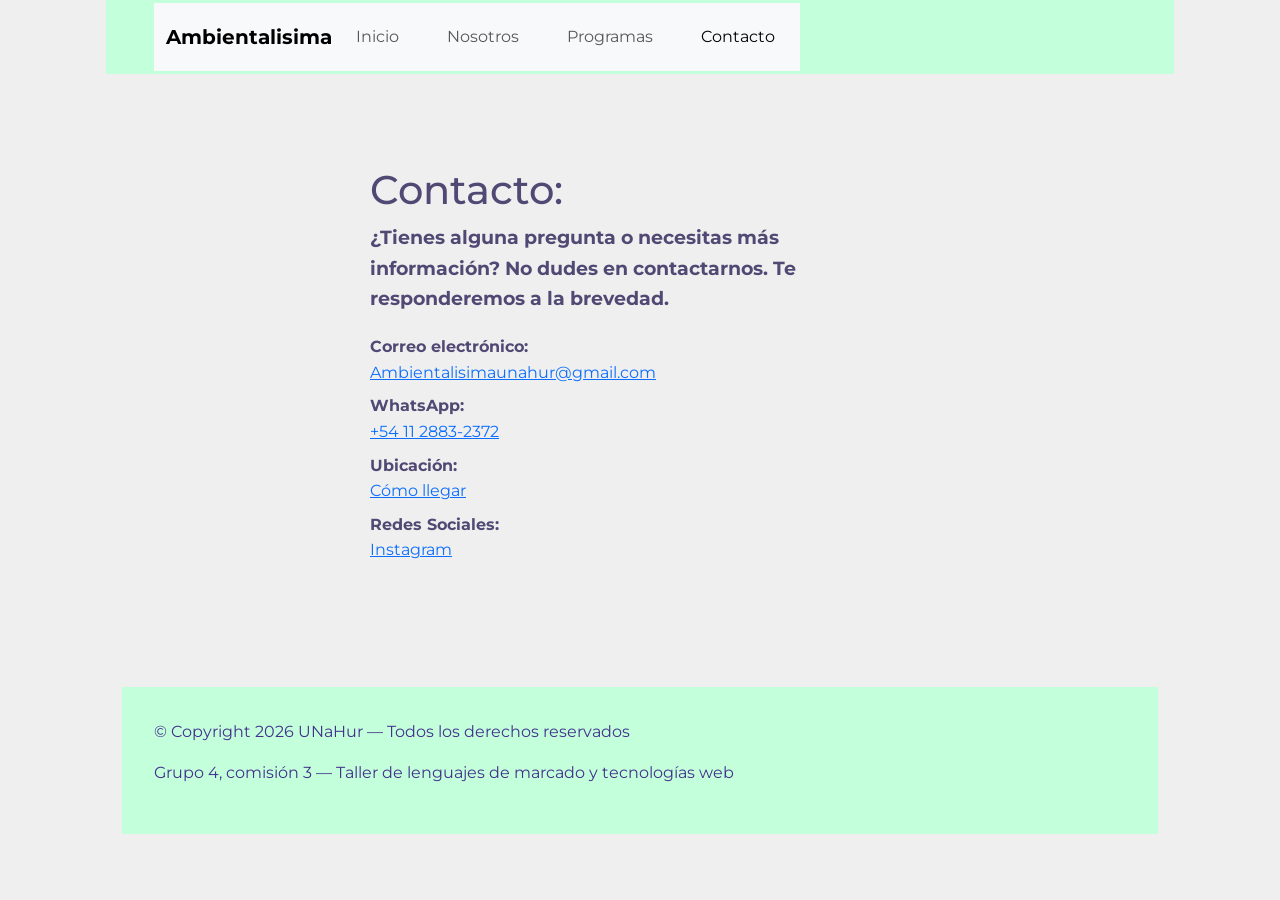
==== contacto.html @ 6548f5a9 "feat: agregar nav bar responsiva bootstrap en contacto" ====
<!doctype html>
<html lang="es">
    <head>
        <meta charset="UTF-8" />
        <meta name="viewport" content="width=device-width, initial-scale=1.0" />
        <title>Contacto — Ambientalisima</title>

        <link rel="preconnect" href="https://fonts.googleapis.com" />
        <link rel="preconnect" href="https://fonts.gstatic.com" crossorigin />
        <link
            href="https://fonts.googleapis.com/css2?family=Montserrat:ital,wght@0,100..900;1,100..900&display=swap"
            rel="stylesheet"
        />

        <link
            href="https://cdn.jsdelivr.net/npm/bootstrap@5.3.3/dist/css/bootstrap.min.css"
            rel="stylesheet"
        />
        <link rel="stylesheet" href="css/estilos.css" />
    </head>
    <body>
        <header>
            <nav class="navbar navbar-expand-lg navbar-light bg-light">
                <div class="container-fluid">
                    <!-- NOMBRE DE LA ONG (NAVBAR BRAND) -->
                    <a class="navbar-brand" href="index.html">Ambientalisima</a>
                    <!-- BOTÓN DE DESPLEGABLE PARA PANTALLAS PEQUEÑAS(NAVBAR TOGGLER) -->
                    <button
                        class="navbar-toggler"
                        type="button"
                        data-bs-toggle="collapse"
                        data-bs-target="#navbarNav"
                        aria-controls="navbarNav"
                        aria-expanded="false"
                        aria-label="Toggle navigation"
                    >
                        <span class="navbar-toggler-icon"></span>
                    </button>

                    <!-- CONTENEDOR DE LINK PARA EL MOBILE (NAVBAR COLLAPSE) -->
                     <!-- comentario de ayuda, al achicar pantalla o usar en celular se activa la hamburguesa y se despliega el menu de links -->
                    <div class="collapse navbar-collapse" id="navbarNav">
                        <ul class="navbar-nav ms-auto">
                            <li class="nav-item">
                                <a class="nav-link" href="index.html">Inicio</a>
                            </li>
                            <li class="nav-item">
                                <a class="nav-link" href="nosotros.html">Nosotros</a>
                            </li>
                            <li class="nav-item">
                                <a class="nav-link" href="programas.html">Programas</a>
                            </li>
                            <!--.ACTIVE PARA INDICAR LA PÁGINA ACTUAL Y RESALTAR VISUALMENTE EL LINK -->
                            <li class="nav-item">
                                <a class="nav-link active" aria-current="page" href="contacto.html">Contacto</a>
                            </li>
                        </ul>
                    </div>
                </div>
            </nav>
        </header>

        <main>
            <section id="contacto">
                <h1>Contacto:</h1>
                <p>
                    <strong
                        >¿Tienes alguna pregunta o necesitas más información? No
                        dudes en contactarnos. Te responderemos a la
                        brevedad.</strong
                    >
                </p>

               <dl>
    <dt>Correo electrónico:</dt>
    <dd>
        <a id="correo" href="mailto:Ambientalisimaunahur@gmail.com" target="_blank" rel="noopener noreferrer">Ambientalisimaunahur@gmail.com</a>
    </dd>

    <dt>WhatsApp:</dt>
    <dd>
        <a id="whatsapp" href="tel:+541128832372" target="_blank" rel="noopener noreferrer">+54 11 2883-2372</a>
    </dd>

    <dt>Ubicación:</dt>
    <dd>
        <a id="como-llegar" href="https://maps.google.com" target="_blank" rel="noopener noreferrer">Cómo llegar</a>
    </dd>

    <dt>Redes Sociales:</dt>
    <dd>
        <a id="instagram" href="https://www.instagram.com/ambientalisimaunahur" target="_blank" rel="noopener noreferrer">Instagram</a>
    </dd>
</dl>
            </section>
        </main>

        <footer>
            <p>© Copyright 2026 UNaHur — Todos los derechos reservados</p>
            <p>
                Grupo 4, comisión 3 — Taller de lenguajes de marcado y
                tecnologías web
            </p>
        </footer>
        <script src="https://cdn.jsdelivr.net/npm/bootstrap@5.3.3/dist/js/bootstrap.bundle.min.js"></script>
    </body>
</html>
---- css/estilos.css ----
/* ESTILOS GENERALES DE TODA LA PAGINA */

* {
    box-sizing: border-box;
    margin: 0;
    padding: 0;
}

/* DEFINICION VARIABLES COLOR DE TODA LA PAGINA */
:root {
    --color-texto: #514974;
    --color-texto-fuerte: #42318d;
    --color-acento: #10a372;
    --color-fondo: #efefef;
    --color-fondo-alternativo: #c4ffdb;

    --fuente-principal: "Montserrat", sans-serif;
}

main {
    padding: 2rem 1rem;
}

body {
    background-color: var(--color-fondo);

    font-family: var(--fuente-principal);
    color: var(--color-texto);
    font-size: 1rem;
    line-height: 1.6;

    max-width: 1100px;
    margin: 0 auto;
    padding: 0 1rem;
}

header {
    background-color: var(--color-fondo-alternativo);
    color: var(--color-texto-fuerte);
    padding: 0.2rem 3rem; /*padding y margin (arriba y abajo, izquierda y derecha)*/
    display: flex;
    position: sticky;
    top: 0px;
}

footer {
    color: var(--color-texto-fuerte);
    background-color: var(--color-fondo-alternativo);
    padding: 2rem;
    margin: 1rem;
}

section {
    padding: 1rem;
    margin: 1rem;
}

article {
    padding: 1rem;
    margin: 1rem;
}

/* ESTILOS PARA EL NAV */
nav ul {
    list-style: none; /* Elimina los puntos */
    display: flex;
    gap: 2rem;
    padding: 5px;
}

nav a {
    text-decoration: none; /* Elimina el subrayado de los enlaces */
    color: var(--color-texto);
    font-weight: bold; /*texto de los enlaces sea más destacado */
}

/*ESTILOS PARA HOVER (INDICA QUE ES UN ENLACE/LINK) */
nav a:hover {
    color: var(--color-acento);
}

/* 
=====================================================
SECCION CONTATO (RODRIGO) ESTILOS GENERALES CONTACTO
=====================================================
*/
/* padding y margin contacto */
#contacto {
    padding: 30px;
    border-radius: 50px;
    max-width: 600px;
    margin: 30px auto;
}

#contacto h2 {
    color: var(--color-acento);
    font-size: 2rem;
    margin-bottom: 20px;
}

#contacto h3 {
    color: var(--color-acento);
    font-size: 1.5rem;
    margin-bottom: 10px;
    margin-top: 20px; /* Agrega espacio entre el horario y la sección de contacto */
}
/* margin y padding para los parrafos */
#contacto p {
    margin-bottom: 20px;
    font-size: 1.2rem;
    color: var(--color-texto);
}
#correo:hover,
#whatsapp:hover,
#instagram:hover,
#como-llegar:hover {
    color: var(--color-acento);
}

/*
==================================
SECCION INDEX (YACO) ESTILOS 
==================================
*/

#secciones {
    text-align: center;
    margin-bottom: 10px;
    display: flex;
    justify-content: center;
}

aside {
    display: flex;
    flex-wrap: wrap;
    flex: 1 1 280px; /* PREGUNTAR, no se vuelve responsive */
    justify-content: center;
    gap: 1rem;
}

.sabiasQue {
    color: var(--color-acento);
    font-size: 1rem;
    /* max-width: 300px; */
    text-align: justify;
}

.imgCuerpo {
    /* text-align: center; (parece que no funciona con img) */
    display: block;
    margin: 10px auto;
    border-radius: 10px;
}

/* 
==================================
SECCION PROGRAMAS (SOFIA) ESTILOS 
==================================
*/
#Programas {
    text-decoration: underline;
}
#programa1 {
    color: var(--color-acento);
    font-size: 1.5rem;
    margin-bottom: 10px;
}

#programa2 {
    color: var(--color-acento);
    font-size: 1.5rem;
    margin-bottom: 10px;
}
#programa3 {
    color: var(--color-acento);
    font-size: 1.5rem;
    margin-bottom: 10px;
}

.participar {
    font-style: italic;
}
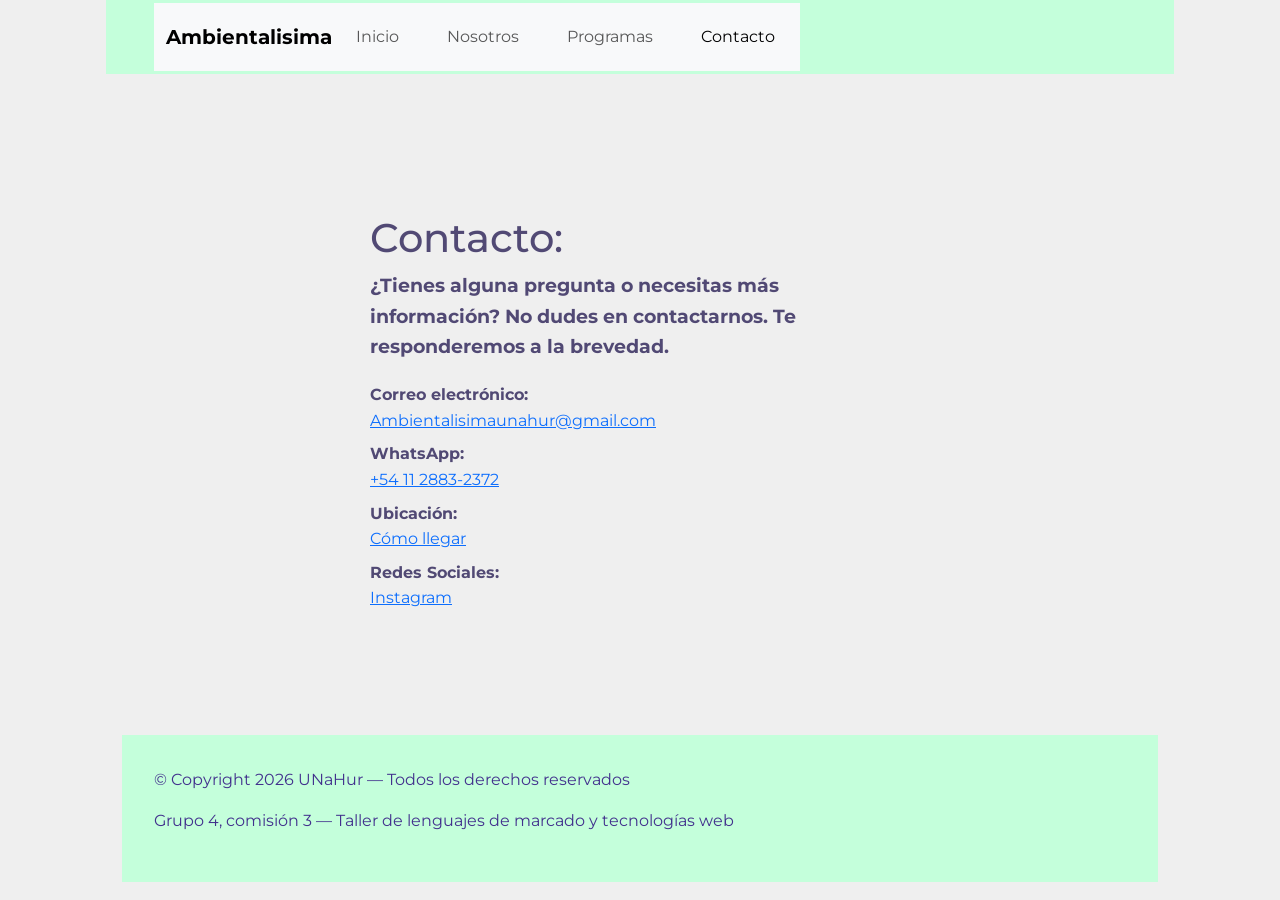
==== commit 706d23ed: "feat: aplicar grilla de boosttrap seccion contacto" ====
--- a/contacto.html
+++ b/contacto.html
@@ -61,6 +61,11 @@
         </header>
 
         <main>
+            <!-- contenedor de bootstrap para centrar el contenido y darle un margen superior -->
+            <div class="container mt-5">
+                <div class="row">
+                     <div class="col-12 col-md-8 mx-auto">
+                        
             <section id="contacto">
                 <h1>Contacto:</h1>
                 <p>
@@ -93,6 +98,10 @@
     </dd>
 </dl>
             </section>
+
+                     </div>
+                 </div>
+            </div>
         </main>
 
         <footer>
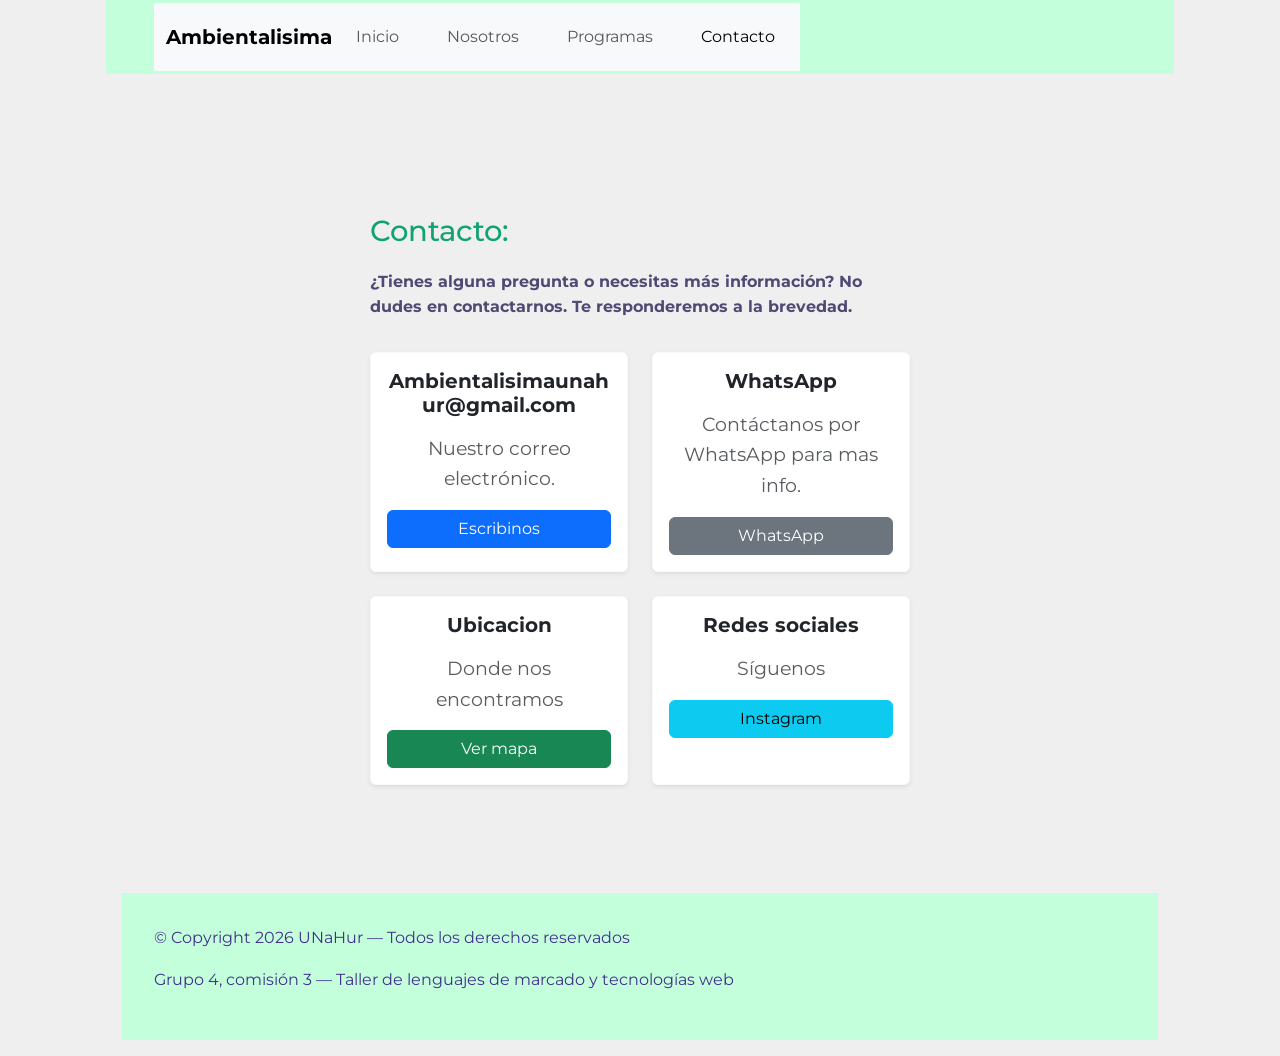
==== commit 269e4619: "feat: agregar tarjetas de bootstrap seccion contacto" ====
--- a/contacto.html
+++ b/contacto.html
@@ -63,45 +63,59 @@
         <main>
             <!-- contenedor de bootstrap para centrar el contenido y darle un margen superior -->
             <div class="container mt-5">
-                <div class="row">
-                     <div class="col-12 col-md-8 mx-auto">
+                <div class="row">    <!-- comentario de ayuda activa la grilla y alinea las columnas hacia los costados-->
+                     <div class="col-12 col-md-8 mx-auto"> <!--es lo que hace que el sitio sea responsivo. En celular-->
                         
             <section id="contacto">
-                <h1>Contacto:</h1>
-                <p>
-                    <strong
-                        >¿Tienes alguna pregunta o necesitas más información? No
+                <h1>Contacto:</h1><strong>¿Tienes alguna pregunta o necesitas más información? No
                         dudes en contactarnos. Te responderemos a la
-                        brevedad.</strong
-                    >
-                </p>
+                        brevedad.</strong>
 
-               <dl>
-    <dt>Correo electrónico:</dt>
-    <dd>
-        <a id="correo" href="mailto:Ambientalisimaunahur@gmail.com" target="_blank" rel="noopener noreferrer">Ambientalisimaunahur@gmail.com</a>
-    </dd>
+            <div id="canales-contacto" class="row g-4 mt-2">  <!--g-4 espacia las tarjetas para que no se peguen en celulares-->
+               <div class="col-12 col-md-6">
+                   <div class="card h-100 border-light shadow-sm">
+                       <div class="card-body text-center">
+                        <h5 class="card-title fw-bold">Ambientalisimaunahur@gmail.com</h5>
+                        <p class="card-text text-muted my-3">Nuestro correo electrónico.</p> 
+                            <a id="correo" href="mailto:Ambientalisimaunahur@gmail.com" target="_blank" class=" btn btn-primary w-100 text-nowrap" rel="noopener noreferrer">Escribinos</a>
+                       </div>
+                   </div>
+               </div>    
+                
+            <div class="col-12 col-md-6">
+                <div class="card h-100 border-light shadow-sm">
+                    <div class="card-body text-center">
+                        <h5 class="card-title fw-bold">WhatsApp</h5>
+                        <p class="card-text text-muted my-3">Contáctanos por WhatsApp para mas info.</p>
+                        <a id="whatsapp" href="https://wa.me/541128832372" class="btn btn-secondary w-100 text-nowrap" target="_blank" rel="noopener noreferrer">WhatsApp</a>
+                    </div>
+                </div>
+            </div>
 
-    <dt>WhatsApp:</dt>
-    <dd>
-        <a id="whatsapp" href="tel:+541128832372" target="_blank" rel="noopener noreferrer">+54 11 2883-2372</a>
-    </dd>
+            <div class="col-12 col-md-6">
+                <div class="card h-100 border-light shadow-sm">
+                    <div class="card-body text-center">
+                        <h5 class="card-title fw-bold">Ubicacion</h5>
+                        <p class="card-text text-muted my-3">Donde nos encontramos</p>
+                        <a id="como-llegar" href="https://maps.google.com" class="btn btn-success w-100 text-nowrap" target="_blank" rel="noopener noreferrer">Ver mapa</a>
+                    </div>
+                </div>
+            </div>
 
-    <dt>Ubicación:</dt>
-    <dd>
-        <a id="como-llegar" href="https://maps.google.com" target="_blank" rel="noopener noreferrer">Cómo llegar</a>
-    </dd>
+            <div class="col-12 col-md-6">
+                <div class="card h-100 border-light shadow-sm">
+                    <div class="card-body text-center">
+                        <h5 class="card-title fw-bold">Redes sociales</h5>
+                        <p class="card-text text-muted my-3">Síguenos</p>
+                        <a id="instagram" href="https://www.instagram.com/ambientalisimaunahur" class="btn btn-info w-100 text-nowrap" target="_blank" rel="noopener noreferrer">Instagram</a>
+                    </div>
+                </div>
+            </div> 
+            </section>
+                    </div>
+                </div>
+            </div>
 
-    <dt>Redes Sociales:</dt>
-    <dd>
-        <a id="instagram" href="https://www.instagram.com/ambientalisimaunahur" target="_blank" rel="noopener noreferrer">Instagram</a>
-    </dd>
-</dl>
-            </section>
-
-                     </div>
-                 </div>
-            </div>
         </main>
 
         <footer>
--- a/css/estilos.css
+++ b/css/estilos.css
@@ -85,11 +85,17 @@
 =====================================================
 */
 /* padding y margin contacto */
-#contacto {
+#contacto{
     padding: 30px;
     border-radius: 50px;
     max-width: 600px;
     margin: 30px auto;
+}
+
+#contacto h1 { /* titulo principal de contacto modificado con unidades rem */
+    font-size: 1.8rem; 
+    color: var(--color-acento); 
+    margin-bottom: 20px;
 }
 
 #contacto h2 {
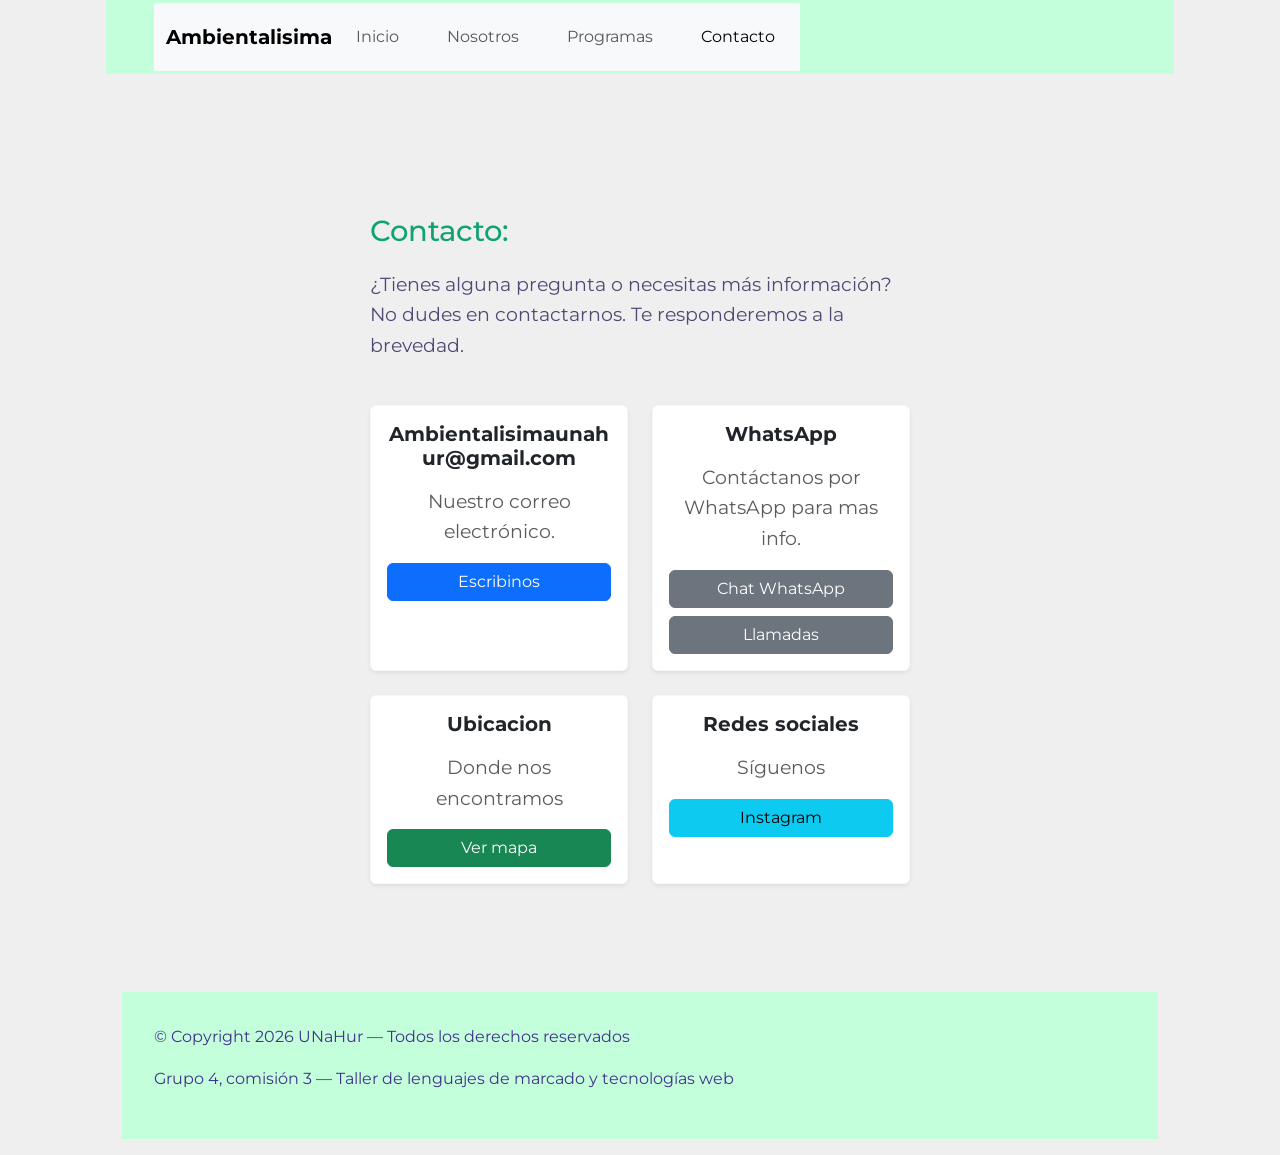
==== commit 791f7bbe: "feat: agregar boton llamar en tarjeta contactos" ====
--- a/contacto.html
+++ b/contacto.html
@@ -66,32 +66,36 @@
                 <div class="row">    <!-- comentario de ayuda activa la grilla y alinea las columnas hacia los costados-->
                      <div class="col-12 col-md-8 mx-auto"> <!--es lo que hace que el sitio sea responsivo. En celular-->
                         
-            <section id="contacto">
-                <h1>Contacto:</h1><strong>¿Tienes alguna pregunta o necesitas más información? No
+            <section id="contacto">  
+                <h1>Contacto:</h1>
+                <p class="lead"> 
+                    <strong>¿Tienes alguna pregunta o necesitas más información? No
                         dudes en contactarnos. Te responderemos a la
-                        brevedad.</strong>
+                        brevedad.</strong></p>
 
+                  <!--tarjeta de contacto -->
             <div id="canales-contacto" class="row g-4 mt-2">  <!--g-4 espacia las tarjetas para que no se peguen en celulares-->
                <div class="col-12 col-md-6">
                    <div class="card h-100 border-light shadow-sm">
                        <div class="card-body text-center">
                         <h5 class="card-title fw-bold">Ambientalisimaunahur@gmail.com</h5>
                         <p class="card-text text-muted my-3">Nuestro correo electrónico.</p> 
-                            <a id="correo" href="mailto:Ambientalisimaunahur@gmail.com" target="_blank" class=" btn btn-primary w-100 text-nowrap" rel="noopener noreferrer">Escribinos</a>
+                            <a id="correo" href="mailto:Ambientalisimaunahur@gmail.com" class=" btn btn-primary w-100 text-nowrap" rel="noopener noreferrer">Escribinos</a>
                        </div>
                    </div>
                </div>    
-                
+                <!--tarjeta de tel-->
             <div class="col-12 col-md-6">
                 <div class="card h-100 border-light shadow-sm">
                     <div class="card-body text-center">
                         <h5 class="card-title fw-bold">WhatsApp</h5>
                         <p class="card-text text-muted my-3">Contáctanos por WhatsApp para mas info.</p>
-                        <a id="whatsapp" href="https://wa.me/541128832372" class="btn btn-secondary w-100 text-nowrap" target="_blank" rel="noopener noreferrer">WhatsApp</a>
+                        <a id="whatsapp" href="https://wa.me/541128832372" class="btn btn-secondary w-100 text-nowrap" target="_blank" rel="noopener noreferrer">Chat WhatsApp</a>
+                        <a id="telefono" href="tel:+541128832372" class="btn btn-secondary w-100 text-nowrap mt-2" rel="noopener noreferrer">Llamadas</a>
                     </div>
                 </div>
             </div>
-
+              <!--tarjeta de ubicacion-->
             <div class="col-12 col-md-6">
                 <div class="card h-100 border-light shadow-sm">
                     <div class="card-body text-center">
@@ -101,7 +105,7 @@
                     </div>
                 </div>
             </div>
-
+                <!--tarjeta de redes sociales-->
             <div class="col-12 col-md-6">
                 <div class="card h-100 border-light shadow-sm">
                     <div class="card-body text-center">
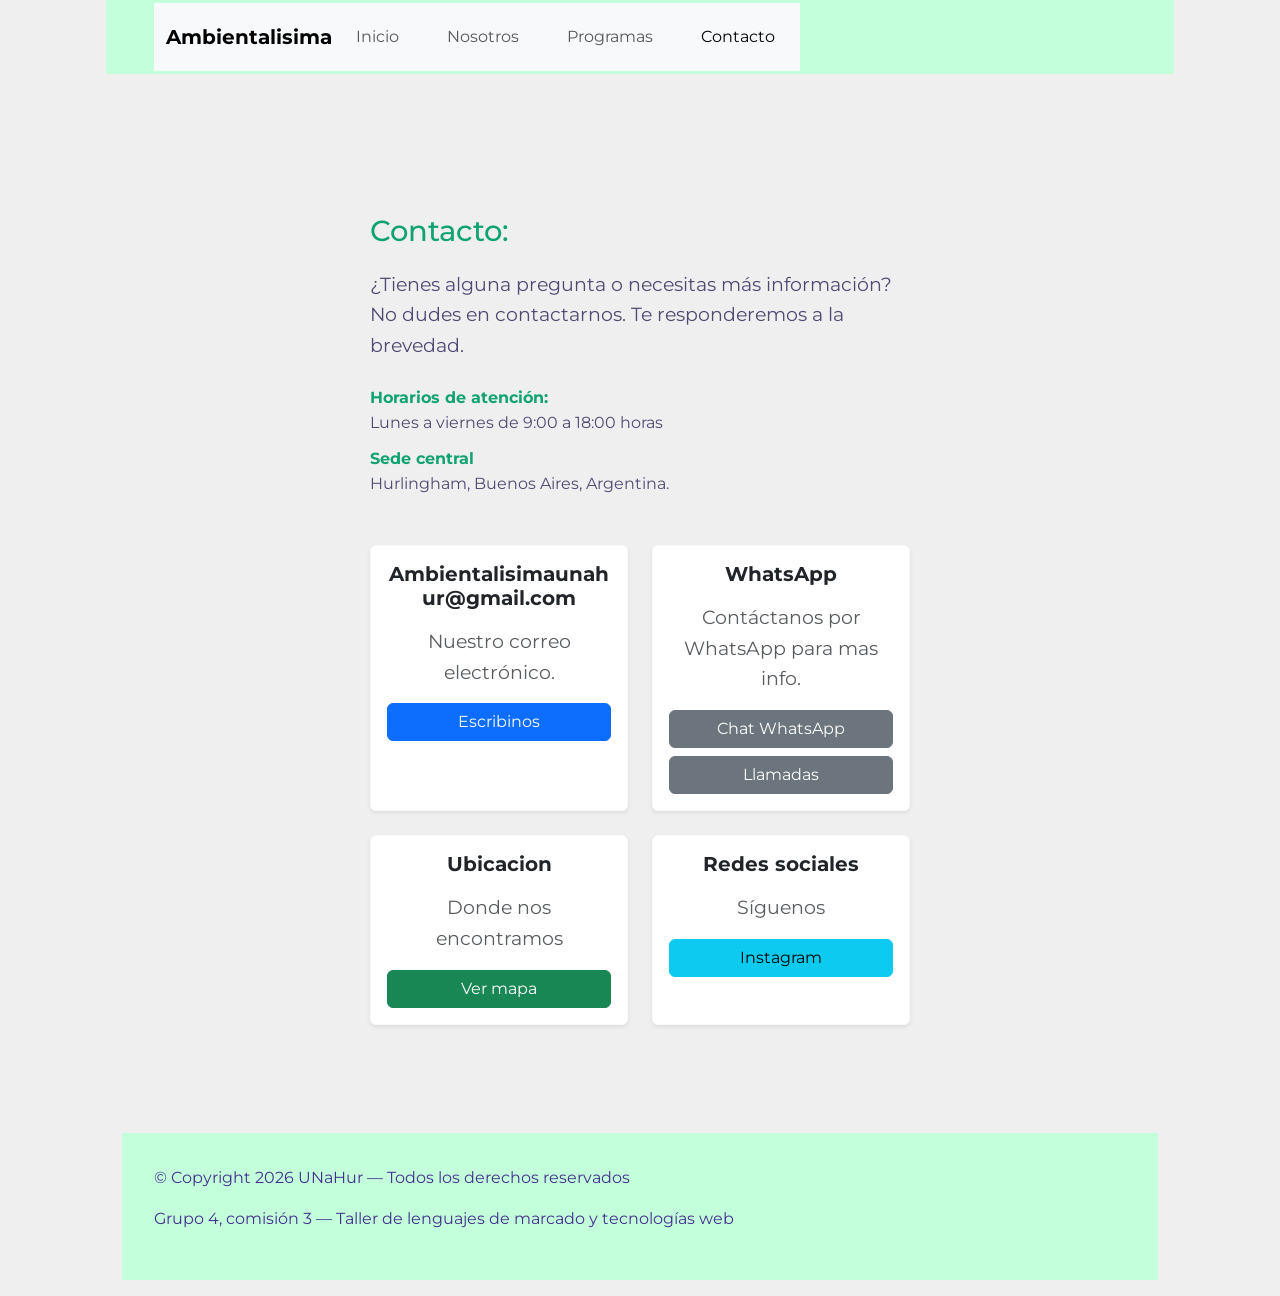
==== commit b7513fd5: "feat: agregar lista dl dt dd su css stilos en contactos" ====
--- a/contacto.html
+++ b/contacto.html
@@ -73,6 +73,15 @@
                         dudes en contactarnos. Te responderemos a la
                         brevedad.</strong></p>
 
+                        <div class="info-dl my-4">
+                            <dl>                                                   <!--lista de descripción sin viñeta ni numeros-->
+                                <dt>Horarios de atención:</dt>
+                                <dd>Lunes a viernes de 9:00 a 18:00 horas</dd>    
+                                <dt>Sede central</dt>                              <!--lista de termino o titulo a definir dentro de una lista-->
+                                <dd>Hurlingham, Buenos Aires, Argentina.</dd>      <!--detalle descrpcion o respuesta de una (dt) -->
+                            </dl>
+                        </div>
+
                   <!--tarjeta de contacto -->
             <div id="canales-contacto" class="row g-4 mt-2">  <!--g-4 espacia las tarjetas para que no se peguen en celulares-->
                <div class="col-12 col-md-6">
@@ -91,6 +100,7 @@
                         <h5 class="card-title fw-bold">WhatsApp</h5>
                         <p class="card-text text-muted my-3">Contáctanos por WhatsApp para mas info.</p>
                         <a id="whatsapp" href="https://wa.me/541128832372" class="btn btn-secondary w-100 text-nowrap" target="_blank" rel="noopener noreferrer">Chat WhatsApp</a>
+                              <!-- agrego boton en tarjeta con teléfono para cumplir con parte 1 (href=tel:)-->
                         <a id="telefono" href="tel:+541128832372" class="btn btn-secondary w-100 text-nowrap mt-2" rel="noopener noreferrer">Llamadas</a>
                     </div>
                 </div>
--- a/css/estilos.css
+++ b/css/estilos.css
@@ -117,10 +117,23 @@
     color: var(--color-texto);
 }
 #correo:hover,
+#telefono:hover,
 #whatsapp:hover,
 #instagram:hover,
 #como-llegar:hover {
     color: var(--color-acento);
+}
+
+.info-dl dl dt {
+    font-weight: bold;
+    color: var(--color-acento);      /*variablae de pagina global*/
+    margin-top: 10px;
+}
+
+.info-dl dd {
+    margin-left: 0;                     /*alinea texto izquierda*/
+    margin-bottom: 10px;
+    color: var(--color-texto);
 }
 
 /*
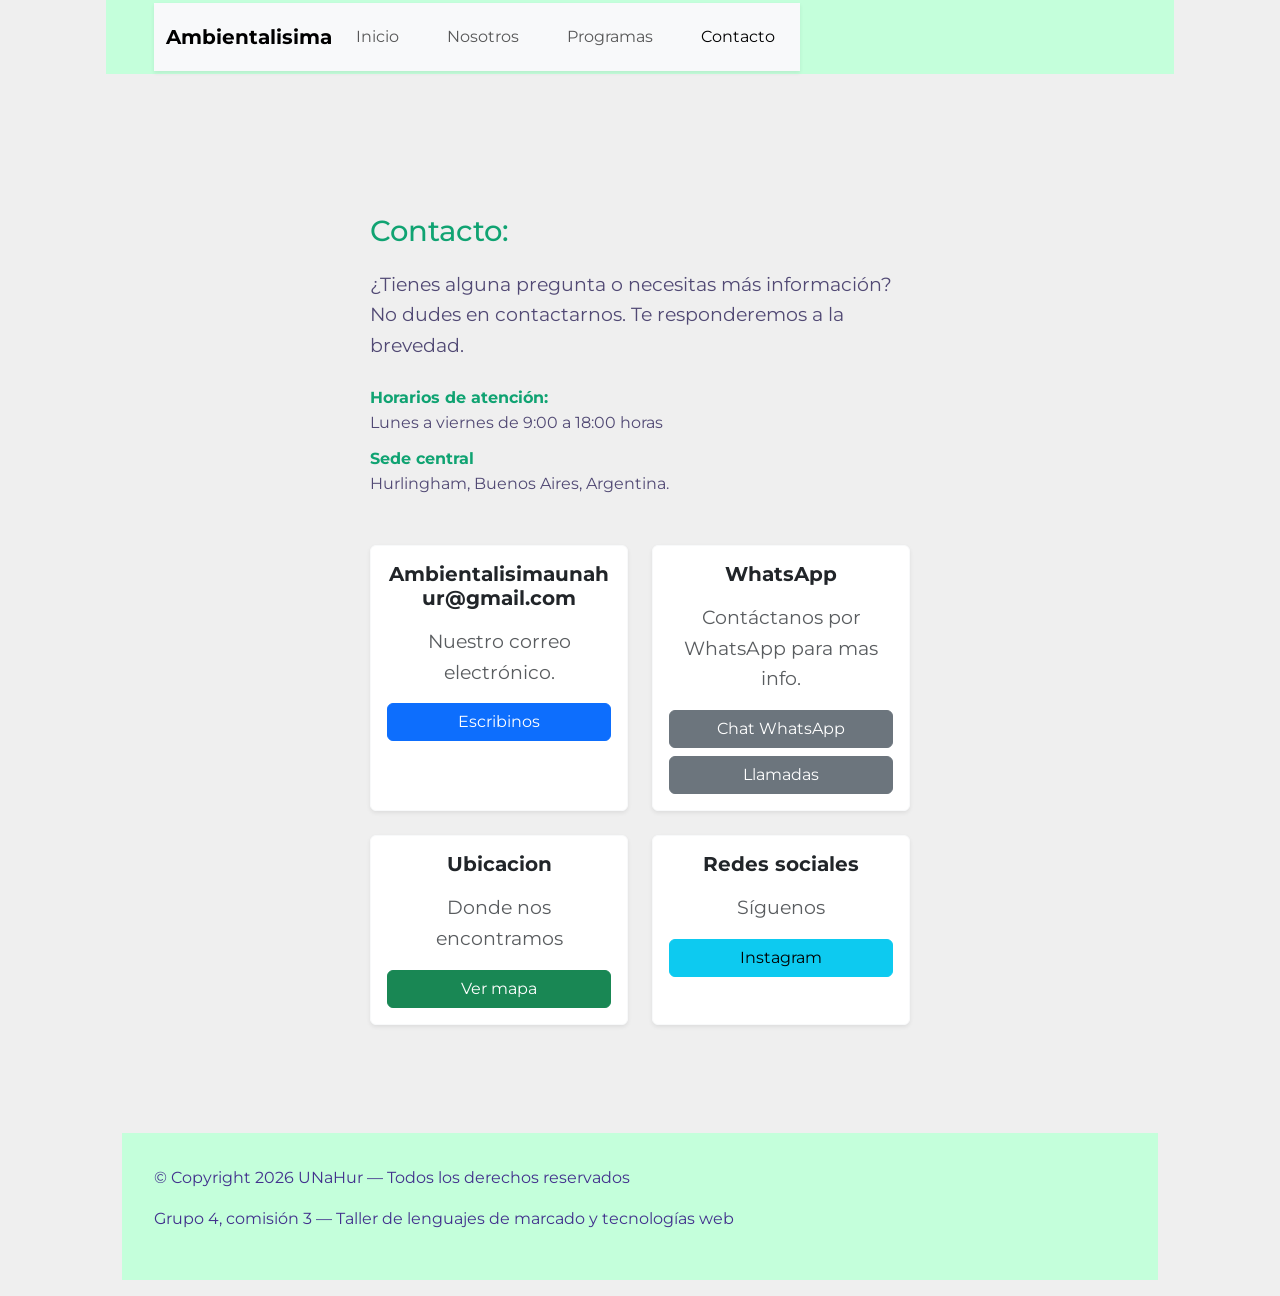
==== commit 83d40c37: "fix: remover text-nowrap (en pantallas pequeñas desborda texto) estilos claros navbar (negrita + col" ====
--- a/contacto.html
+++ b/contacto.html
@@ -20,7 +20,7 @@
     </head>
     <body>
         <header>
-            <nav class="navbar navbar-expand-lg navbar-light bg-light">
+            <nav class="navbar navbar-expand-lg navbar-light bg-light shadow-sm">
                 <div class="container-fluid">
                     <!-- NOMBRE DE LA ONG (NAVBAR BRAND) -->
                     <a class="navbar-brand" href="index.html">Ambientalisima</a>
@@ -89,7 +89,7 @@
                        <div class="card-body text-center">
                         <h5 class="card-title fw-bold">Ambientalisimaunahur@gmail.com</h5>
                         <p class="card-text text-muted my-3">Nuestro correo electrónico.</p> 
-                            <a id="correo" href="mailto:Ambientalisimaunahur@gmail.com" class=" btn btn-primary w-100 text-nowrap" rel="noopener noreferrer">Escribinos</a>
+                            <a id="correo" href="mailto:Ambientalisimaunahur@gmail.com" class=" btn btn-primary w-100" rel="noopener noreferrer">Escribinos</a>
                        </div>
                    </div>
                </div>    
@@ -99,19 +99,19 @@
                     <div class="card-body text-center">
                         <h5 class="card-title fw-bold">WhatsApp</h5>
                         <p class="card-text text-muted my-3">Contáctanos por WhatsApp para mas info.</p>
-                        <a id="whatsapp" href="https://wa.me/541128832372" class="btn btn-secondary w-100 text-nowrap" target="_blank" rel="noopener noreferrer">Chat WhatsApp</a>
+                        <a id="whatsapp" href="https://wa.me/541128832372" class="btn btn-secondary w-100" target="_blank" rel="noopener noreferrer">Chat WhatsApp</a>
                               <!-- agrego boton en tarjeta con teléfono para cumplir con parte 1 (href=tel:)-->
                         <a id="telefono" href="tel:+541128832372" class="btn btn-secondary w-100 text-nowrap mt-2" rel="noopener noreferrer">Llamadas</a>
                     </div>
                 </div>
             </div>
-              <!--tarjeta de ubicacion-->
+              <!--tarjeta de ubicacion-->                  <!--quitar text-nowrap, si achico la pantalla deforma la targeta-->
             <div class="col-12 col-md-6">
                 <div class="card h-100 border-light shadow-sm">
                     <div class="card-body text-center">
                         <h5 class="card-title fw-bold">Ubicacion</h5>
                         <p class="card-text text-muted my-3">Donde nos encontramos</p>
-                        <a id="como-llegar" href="https://maps.google.com" class="btn btn-success w-100 text-nowrap" target="_blank" rel="noopener noreferrer">Ver mapa</a>
+                        <a id="como-llegar" href="https://maps.google.com" class="btn btn-success w-100" target="_blank" rel="noopener noreferrer">Ver mapa</a>
                     </div>
                 </div>
             </div>
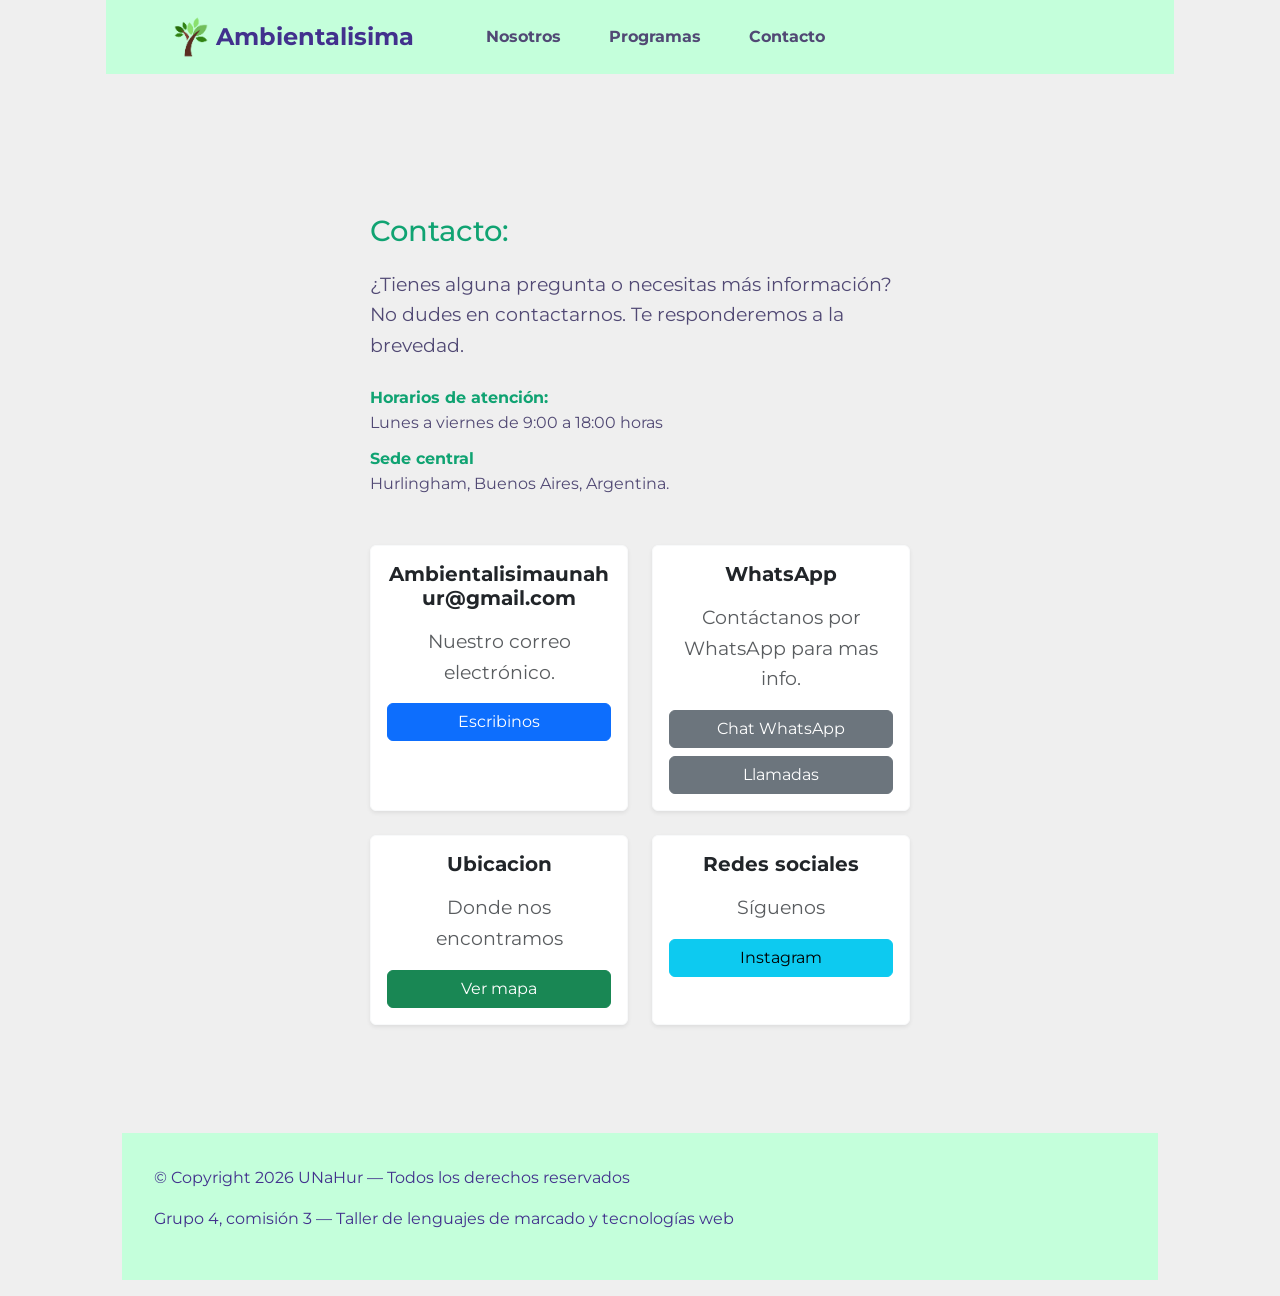
==== commit 8139514e: "Correcciones bootstrap nav" ====
--- a/contacto.html
+++ b/contacto.html
@@ -20,11 +20,18 @@
     </head>
     <body>
         <header>
-            <nav class="navbar navbar-expand-lg navbar-light bg-light shadow-sm">
+            <nav class="navbar navbar-expand-lg navbar-light">
                 <div class="container-fluid">
-                    <!-- NOMBRE DE LA ONG (NAVBAR BRAND) -->
+                    <a href="index.html">
+                        <img
+                            class="logo"
+                            src="multimedia/imagenes/tree_icon.png"
+                            alt="Logo de Ambientalisima"
+                            height="50"
+                            width="50"
+                        />
+                    </a>
                     <a class="navbar-brand" href="index.html">Ambientalisima</a>
-                    <!-- BOTÓN DE DESPLEGABLE PARA PANTALLAS PEQUEÑAS(NAVBAR TOGGLER) -->
                     <button
                         class="navbar-toggler"
                         type="button"
@@ -36,23 +43,22 @@
                     >
                         <span class="navbar-toggler-icon"></span>
                     </button>
-
-                    <!-- CONTENEDOR DE LINK PARA EL MOBILE (NAVBAR COLLAPSE) -->
-                     <!-- comentario de ayuda, al achicar pantalla o usar en celular se activa la hamburguesa y se despliega el menu de links -->
                     <div class="collapse navbar-collapse" id="navbarNav">
-                        <ul class="navbar-nav ms-auto">
+                        <ul class="navbar-nav">
                             <li class="nav-item">
-                                <a class="nav-link" href="index.html">Inicio</a>
+                                <a class="nav-link" href="nosotros.html"
+                                    >Nosotros</a
+                                >
                             </li>
                             <li class="nav-item">
-                                <a class="nav-link" href="nosotros.html">Nosotros</a>
+                                <a class="nav-link" href="programas.html"
+                                    >Programas</a
+                                >
                             </li>
                             <li class="nav-item">
-                                <a class="nav-link" href="programas.html">Programas</a>
-                            </li>
-                            <!--.ACTIVE PARA INDICAR LA PÁGINA ACTUAL Y RESALTAR VISUALMENTE EL LINK -->
-                            <li class="nav-item">
-                                <a class="nav-link active" aria-current="page" href="contacto.html">Contacto</a>
+                                <a class="nav-link" href="contacto.html"
+                                    >Contacto</a
+                                >
                             </li>
                         </ul>
                     </div>
--- a/css/estilos.css
+++ b/css/estilos.css
@@ -60,7 +60,7 @@
     margin: 1rem;
 }
 
-/* ESTILOS PARA EL NAV */
+/* ESTILOS PARA NAV */
 nav ul {
     list-style: none; /* Elimina los puntos */
     display: flex;
@@ -68,14 +68,24 @@
     padding: 5px;
 }
 
-nav a {
+.nav-item,
+.nav-link {
     text-decoration: none; /* Elimina el subrayado de los enlaces */
     color: var(--color-texto);
     font-weight: bold; /*texto de los enlaces sea más destacado */
 }
 
-/*ESTILOS PARA HOVER (INDICA QUE ES UN ENLACE/LINK) */
-nav a:hover {
+.navbar-brand {
+    font-size: 1.5rem;
+    font-weight: bold;
+    color: var(--color-texto-fuerte);
+    text-decoration: none;
+    padding-right: 3rem;
+}
+
+/* ESTILOS PARA HOVER (INDICA QUE ES UN ENLACE/LINK) */
+.nav-link:hover,
+.navbar-brand:hover {
     color: var(--color-acento);
 }
 
@@ -85,16 +95,17 @@
 =====================================================
 */
 /* padding y margin contacto */
-#contacto{
+#contacto {
     padding: 30px;
     border-radius: 50px;
     max-width: 600px;
     margin: 30px auto;
 }
 
-#contacto h1 { /* titulo principal de contacto modificado con unidades rem */
-    font-size: 1.8rem; 
-    color: var(--color-acento); 
+#contacto h1 {
+    /* titulo principal de contacto modificado con unidades rem */
+    font-size: 1.8rem;
+    color: var(--color-acento);
     margin-bottom: 20px;
 }
 
@@ -126,12 +137,12 @@
 
 .info-dl dl dt {
     font-weight: bold;
-    color: var(--color-acento);      /*variablae de pagina global*/
+    color: var(--color-acento); /*variablae de pagina global*/
     margin-top: 10px;
 }
 
 .info-dl dd {
-    margin-left: 0;                     /*alinea texto izquierda*/
+    margin-left: 0; /*alinea texto izquierda*/
     margin-bottom: 10px;
     color: var(--color-texto);
 }
@@ -152,7 +163,7 @@
 aside {
     display: flex;
     flex-wrap: wrap;
-    flex: 1 1 280px; /* PREGUNTAR, no se vuelve responsive */
+    flex: 1 1 280px;
     justify-content: center;
     gap: 1rem;
 }
@@ -160,12 +171,10 @@
 .sabiasQue {
     color: var(--color-acento);
     font-size: 1rem;
-    /* max-width: 300px; */
     text-align: justify;
 }
 
 .imgCuerpo {
-    /* text-align: center; (parece que no funciona con img) */
     display: block;
     margin: 10px auto;
     border-radius: 10px;
